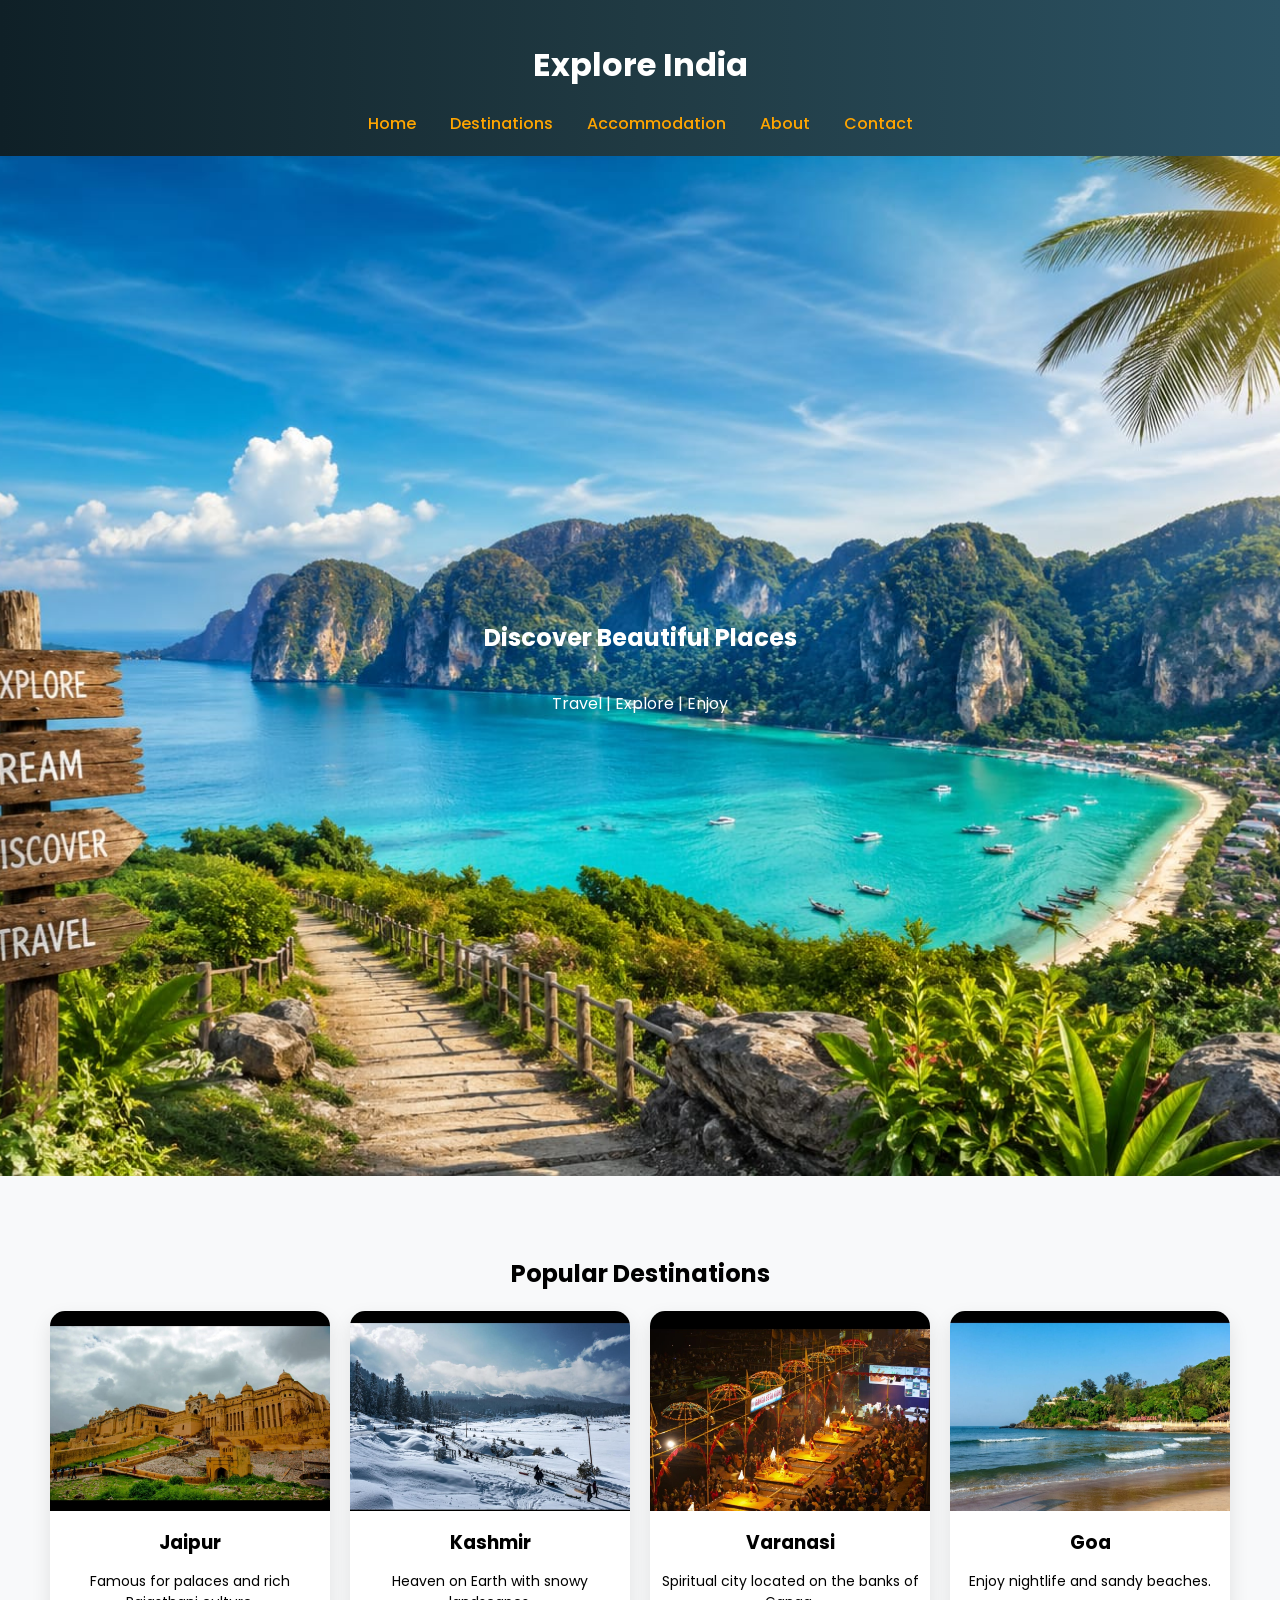
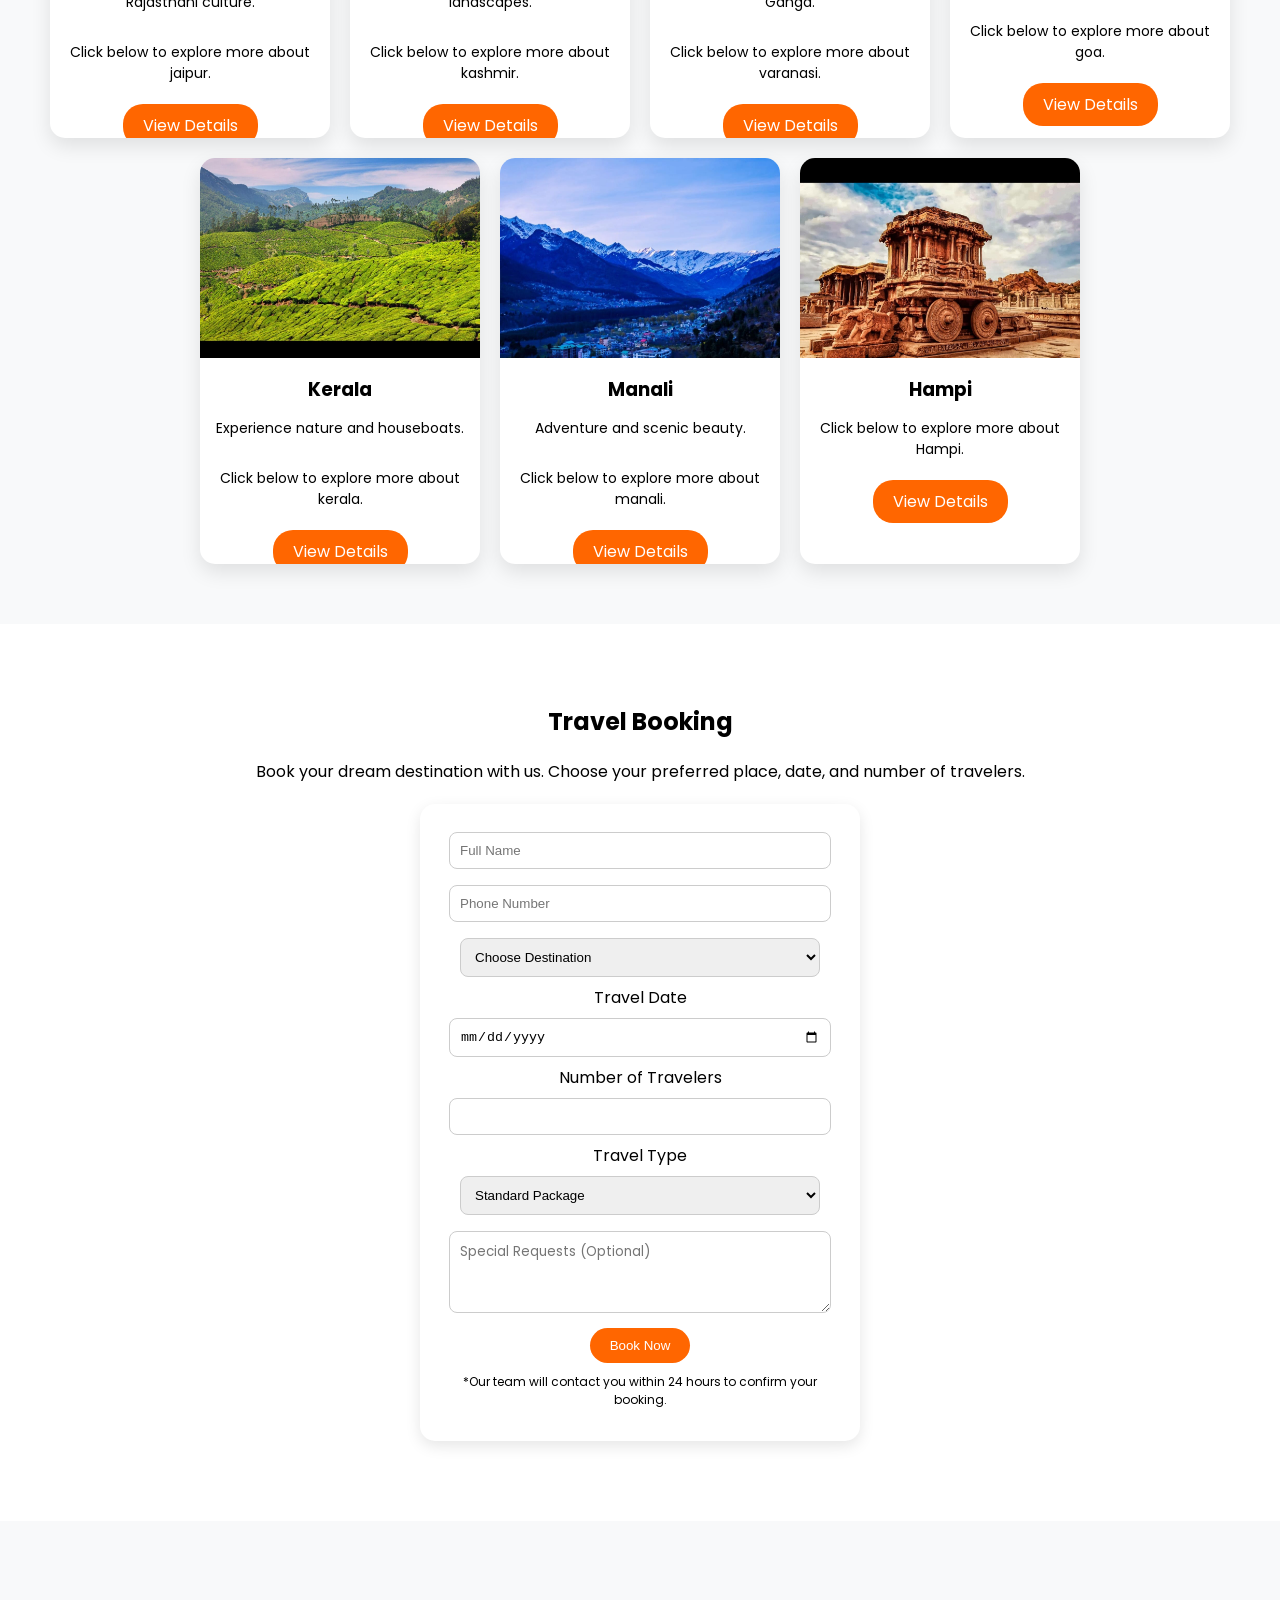
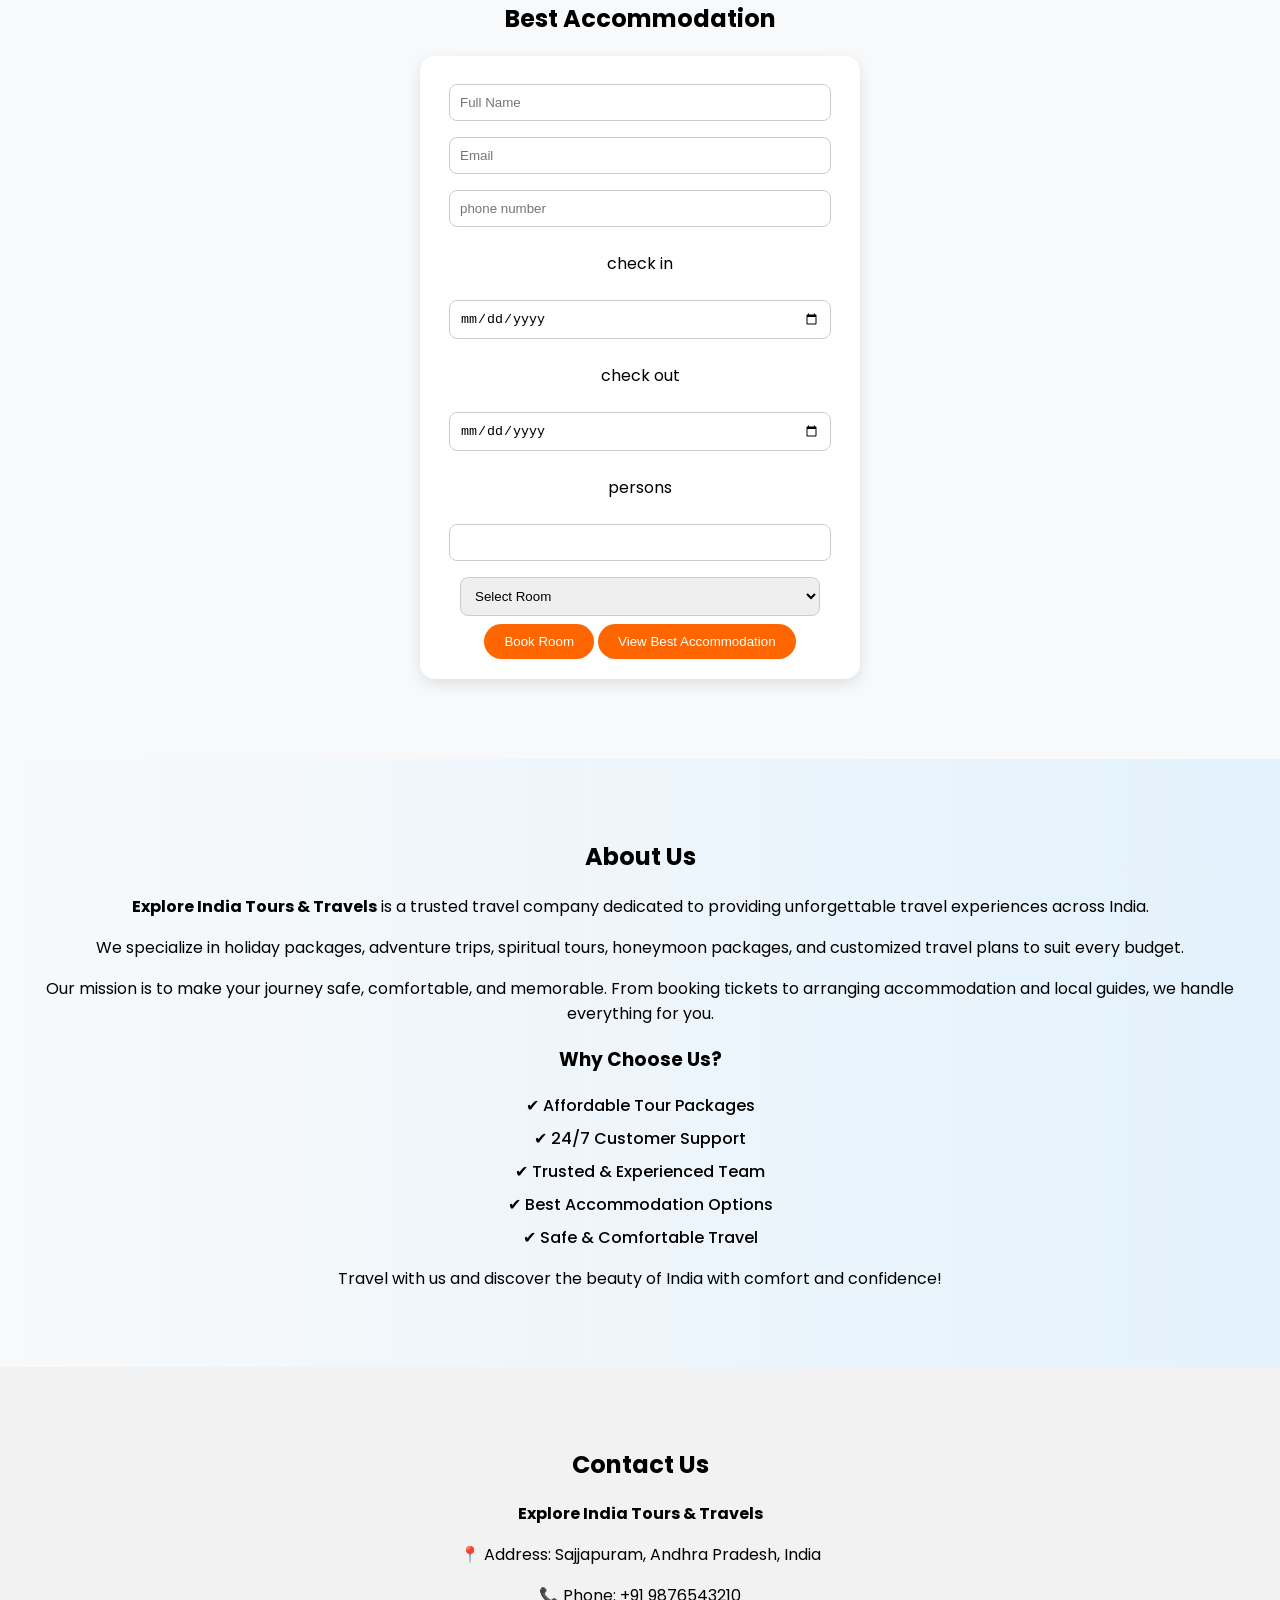
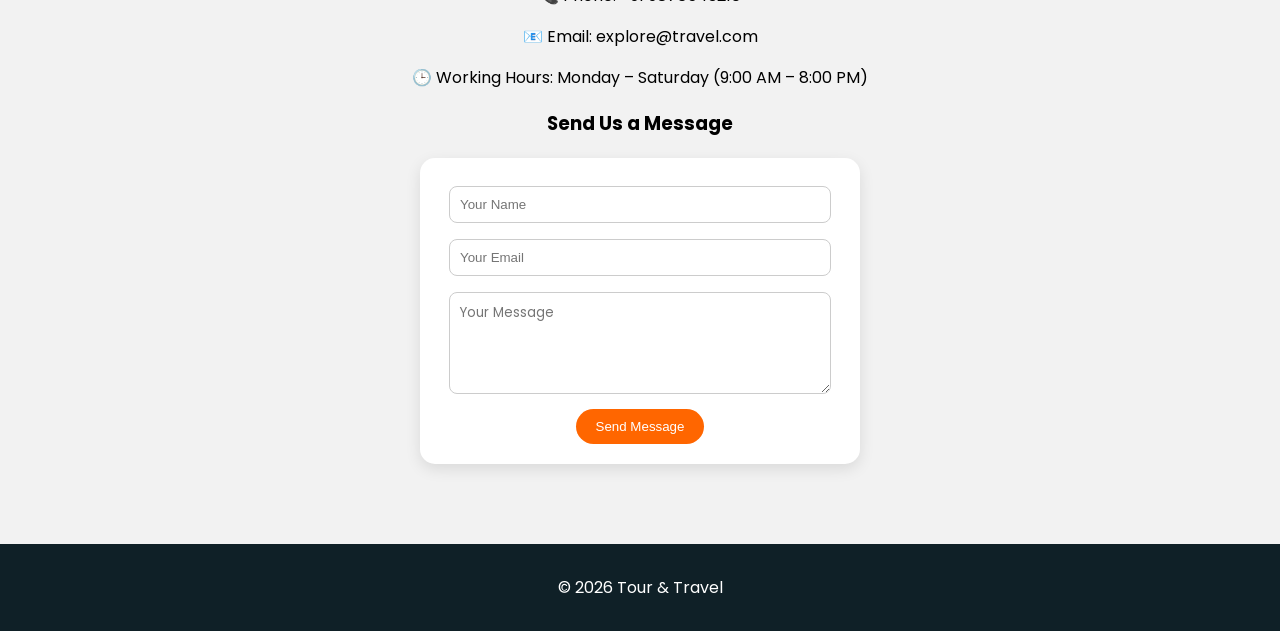
==== index.html @ 16b7b4cb "firstcommit" ====
<!DOCTYPE html>
<html lang="en">
<head>
    <meta charset="UTF-8">
    <title>Explore India - Tour & Travel</title>
    <link rel="stylesheet" href="style.css">
</head>
<body>

<header>
    <h1>Explore India</h1>
    <nav>
        <a href="#">Home</a>
        <a href="#places">Destinations</a>
        <a href="#accommodation">Accommodation</a>
        <a href="#about">About</a>
        <a href="#contact">Contact</a>
    </nav>
</header>

<section class="hero">
    <h2>Discover Beautiful Places</h2>
    <p>Travel | Explore | Enjoy</p>
</section>

<!-- PLACES -->
<section id="places">
    <h2>Popular Destinations</h2>

    <div class="places-container">

        <div class="card">
            <img src="assets\jaipur.jpg">
            <h3>Jaipur</h3>
            <p>Famous for palaces and rich Rajasthani culture.</p>
            <p>Click below to explore more about jaipur.</p>
            <a href="jaipur.html" class="btn">View Details</a>
        </div>

        <div class="card">
            <img src="assets\kashmir.jpg">
            <h3>Kashmir</h3>
            <p>Heaven on Earth with snowy landscapes.</p>
            <p>Click below to explore more about kashmir.</p>
            <a href="kashmir.html" class="btn">View Details</a>
        </div>

        <div class="card">
            <img src="assets\Varanasi.jpg">
            <h3>Varanasi</h3>
            <p>Spiritual city located on the banks of Ganga.</p>
            <p>Click below to explore more about varanasi.</p>
            <a href="varanasi.html" class="btn">View Details</a>
        </div>

        <div class="card">
            <img src="assets\goa.jpg">
            <h3>Goa</h3>
            <p>Enjoy nightlife and sandy beaches.</p>
            <p>Click below to explore more about goa.</p>
            <a href="goa.html" class="btn">View Details</a>
        </div>

        <div class="card">
            <img src="assets\kerala.jpg">
            <h3>Kerala</h3>
            <p>Experience nature and houseboats.</p>
            <p>Click below to explore more about kerala.</p>
            <a href="kerala.html" class="btn">View Details</a>
        </div>

        <div class="card">
            <img src="assets\manali.jpg">
            <h3>Manali</h3>
            <p>Adventure and scenic beauty.</p>
            <p>Click below to explore more about manali.</p>
            <a href="manali.html" class="btn">View Details</a>
        </div>

        <div class="place-card">
            <img src="assets\hampi.jpg">
            <h3>Hampi</h3>
            <p>Click below to explore more about Hampi.</p>
            <a href="hampi.html" class="btn">View Details</a>
        </div>

    </div>
</section>

<!-- BOOKING FORM -->
<section id="travel-booking">
    <h2>Travel Booking</h2>

    <p>Book your dream destination with us. Choose your preferred place, date, and number of travelers.</p>

    <form id="bookingForm">

        <input type="text" placeholder="Full Name" required><br>

        <input type="tel" placeholder="Phone Number" required><br>

        <select required>
            <option value="">Choose Destination</option>
            <option>Manali – ₹8000</option>
            <option>Goa – ₹7000</option>
            <option>Kerala – ₹9000</option>
            <option>Jaipur – ₹6000</option>
            <option>Hampi – ₹5000</option>
            <option>Kashmir – ₹10000</option>
            <option>Varanasi – ₹4000</option>
        </select><br>

        <label>Travel Date</label><br>
        <input type="date" required><br>

        <label>Number of Travelers</label><br>
        <input type="number" min="1" required><br>

        <label>Travel Type</label><br>
        <select required>
            <option>Standard Package</option>
            <option>Premium Package</option>
            <option>Luxury Package</option>
        </select><br>

        <textarea placeholder="Special Requests (Optional)" rows="3"></textarea><br>

        <button type="submit">Book Now</button>

        <p style="font-size: 12px; margin-top: 10px;">
            *Our team will contact you within 24 hours to confirm your booking.
        </p>

    </form>
</section>
<!-- ACCOMMODATION -->
<section id="accommodation">
    <h2>Best Accommodation</h2>

    <form>
        <input type="text" placeholder="Full Name" required><br>
        <input type="email" placeholder="Email" required><br>
        <input type="number" placeholder="phone number" required><br>
        <p>check in</p>
        <input type="date" required><br>
        <p>check out</p>
        <input type="date" required><br>
        <p>persons</p>
        <input type="number" min="1" required><br>

        <select required>
            <option>Select Room</option>
            <option>Single</option>
            <option>Double</option>
            <option>Luxury</option>
        </select><br>

        <button type="submit">Book Room</button>

        <!-- POPUP BUTTON -->
        <button type="button" onclick="openAccommodationPopup()">
            View Best Accommodation
        </button>
    </form>
</section>

<!-- ABOUT -->
<section id="about">
    <h2>About Us</h2>

    <p><strong>Explore India Tours & Travels</strong> is a trusted travel company dedicated to providing unforgettable travel experiences across India.</p>

    <p>We specialize in holiday packages, adventure trips, spiritual tours, honeymoon packages, and customized travel plans to suit every budget.</p>

    <p>Our mission is to make your journey safe, comfortable, and memorable. From booking tickets to arranging accommodation and local guides, we handle everything for you.</p>

    <h3>Why Choose Us?</h3>

    <ul style="list-style: none; padding: 0;">
        <li>✔ Affordable Tour Packages</li>
        <li>✔ 24/7 Customer Support</li>
        <li>✔ Trusted & Experienced Team</li>
        <li>✔ Best Accommodation Options</li>
        <li>✔ Safe & Comfortable Travel</li>
    </ul>

    <p>Travel with us and discover the beauty of India with comfort and confidence!</p>
</section>

<!-- CONTACT -->
<section id="contact">
    <h2>Contact Us</h2>

    <p><strong>Explore India Tours & Travels</strong></p>
    <p>📍 Address: Sajjapuram, Andhra Pradesh, India</p>
    <p>📞 Phone: +91 9876543210</p>
    <p>📧 Email: explore@travel.com</p>
    <p>🕒 Working Hours: Monday – Saturday (9:00 AM – 8:00 PM)</p>

    <h3>Send Us a Message</h3>

    <form>
        <input type="text" placeholder="Your Name" required><br>
        <input type="email" placeholder="Your Email" required><br>
        <textarea placeholder="Your Message" rows="4" required></textarea><br>
        <button type="submit">Send Message</button>
    </form>
</section>
<footer>
    <p>© 2026 Tour & Travel</p>
</footer>

<!-- BOOKING SUCCESS POPUP -->
<div id="bookingPopup" class="popup">
    <div class="popup-box">
        Booking Successful!
        <br><br>
        <button onclick="closeBookingPopup()">OK</button>
    </div>
</div>

<!-- ACCOMMODATION SUCCESS POPUP -->
<div id="accommodationSuccess"
     style="display:none; position:fixed; top:50%; left:50%; transform:translate(-50%,-50%);
     background:white; padding:20px; border:1px solid black; text-align:center;">

    Accommodation Booked Successfully!
    <br><br>
    <button onclick="document.getElementById('accommodationSuccess').style.display='none'">
        OK
    </button>
</div>

<!-- BEST ACCOMMODATION POPUP -->
<div id="accommodationPopup"
     style="display:none; position:fixed; top:0; left:0; width:100%; height:100%;
     background:rgba(0,0,0,0.6);">

    <div style="background:white; width:300px; padding:20px;
        margin:100px auto; border-radius:10px; text-align:center;">

        <h3>Best Accommodation</h3>
        <p>Taj Hotel – ₹5000</p>
        <p>Green Park – ₹3500</p>
        <p>Royal Stay – ₹2800</p>

        <button onclick="closeAccommodationPopup()">Close</button>
    </div>
</div>

<!-- SCRIPT -->
<script>

// Booking popup
document.getElementById("bookingForm").addEventListener("submit", function(e){
    e.preventDefault();
    document.getElementById("bookingPopup").style.display = "block";
});

function closeBookingPopup(){
    document.getElementById("bookingPopup").style.display = "none";
}

// Accommodation booking popup
document.querySelector("#accommodation form").addEventListener("submit", function(e){
    e.preventDefault();
    document.getElementById("accommodationSuccess").style.display = "block";
});

// Best accommodation popup
function openAccommodationPopup(){
    document.getElementById("accommodationPopup").style.display = "block";
}

function closeAccommodationPopup(){
    document.getElementById("accommodationPopup").style.display = "none";
}

</script>

</body>
</html>
---- style.css ----
@import url('https://fonts.googleapis.com/css2?family=Poppins:wght@300;500;700&display=swap');

body {
    margin: 0;
    font-family: 'Poppins', sans-serif;
    text-align: center;
    background-color: #f8f9fa;
}

/* HEADER */
header {
    background: linear-gradient(to right, #0f2027, #203a43, #2c5364);
    color: white;
    padding: 20px;
}

nav a {
    color: orange;
    margin: 0 15px;
    text-decoration: none;
    font-weight: 500;
}

nav a:hover {
    color: yellow;
}

/* HERO */
.hero {
    height: 100vh;
    background: url("assets/backgroundimage.jpg") center/cover no-repeat;
    display: flex;
    flex-direction: column;
    justify-content: center;
    align-items: center;
    color: white;
}

/* BUTTONS */
button, .btn {
    padding: 10px 20px;
    background: #ff6600;
    color: white;
    border: none;
    border-radius: 20px;
    cursor: pointer;
    text-decoration: none;
}

button:hover, .btn:hover {
    background: #e65c00;
}
#contact textarea {
    width: 90%;
    padding: 10px;
    margin: 8px 0;
    border-radius: 8px;
    border: 1px solid #ccc;
    font-family: 'Poppins', sans-serif;
}

/* SECTIONS */
section {
    padding: 60px 20px;
}

#about, #contact {
    background: #f2f2f2;
}

/* PLACES SECTION */
.places-container {
    display: flex;
    flex-wrap: wrap;
    justify-content: center;
    gap: 20px;
}

/* UNIFIED CARD STYLE */
.card, .place-card {
    width: 280px;
    background: white;
    border-radius: 15px;
    overflow: hidden;
    box-shadow: 0 8px 20px rgba(0,0,0,0.1);
    transition: 0.3s;
}

.card:hover, .place-card:hover {
    transform: translateY(-10px);
}

.card img, .place-card img {
    width: 100%;
    height: 200px;
    object-fit: cover;
}

.card h3, .place-card h3 {
    margin: 10px 0 5px;
}

.card p, .place-card p {
    padding: 0 10px 15px;
    font-size: 14px;
}

/* FORMS */
form {
    max-width: 400px;
    margin: 20px auto;
    background: white;
    padding: 20px;
    border-radius: 15px;
    box-shadow: 0 5px 15px rgba(0,0,0,0.1);
}

form input, form select {
    width: 90%;
    padding: 10px;
    margin: 8px 0;
    border-radius: 8px;
    border: 1px solid #ccc;
}

/* FOOTER */
footer {
    background: #0f2027;
    color: white;
    padding: 15px;
}

/* POPUP BACKGROUND */
.popup {
    display: none;
    position: fixed;
    z-index: 1000;
    left: 0;
    top: 0;
    width: 100%;
    height: 100%;
    background-color: rgba(0, 0, 0, 0.6);
    justify-content: center;
    align-items: center;
}

/* POPUP BOX */
.popup-box {
    background: #fff;
    padding: 25px;
    border-radius: 10px;
    text-align: center;
    width: 300px;
}
#about {
    background: linear-gradient(to right, #f8f9fa, #e3f2fd);
}

#about ul li {
    margin: 8px 0;
    font-weight: 500;
}
#travel-booking {
    background: #ffffff;
}

#travel-booking textarea {
    width: 90%;
    padding: 10px;
    margin: 8px 0;
    border-radius: 8px;
    border: 1px solid #ccc;
    font-family: 'Poppins', sans-serif;
}
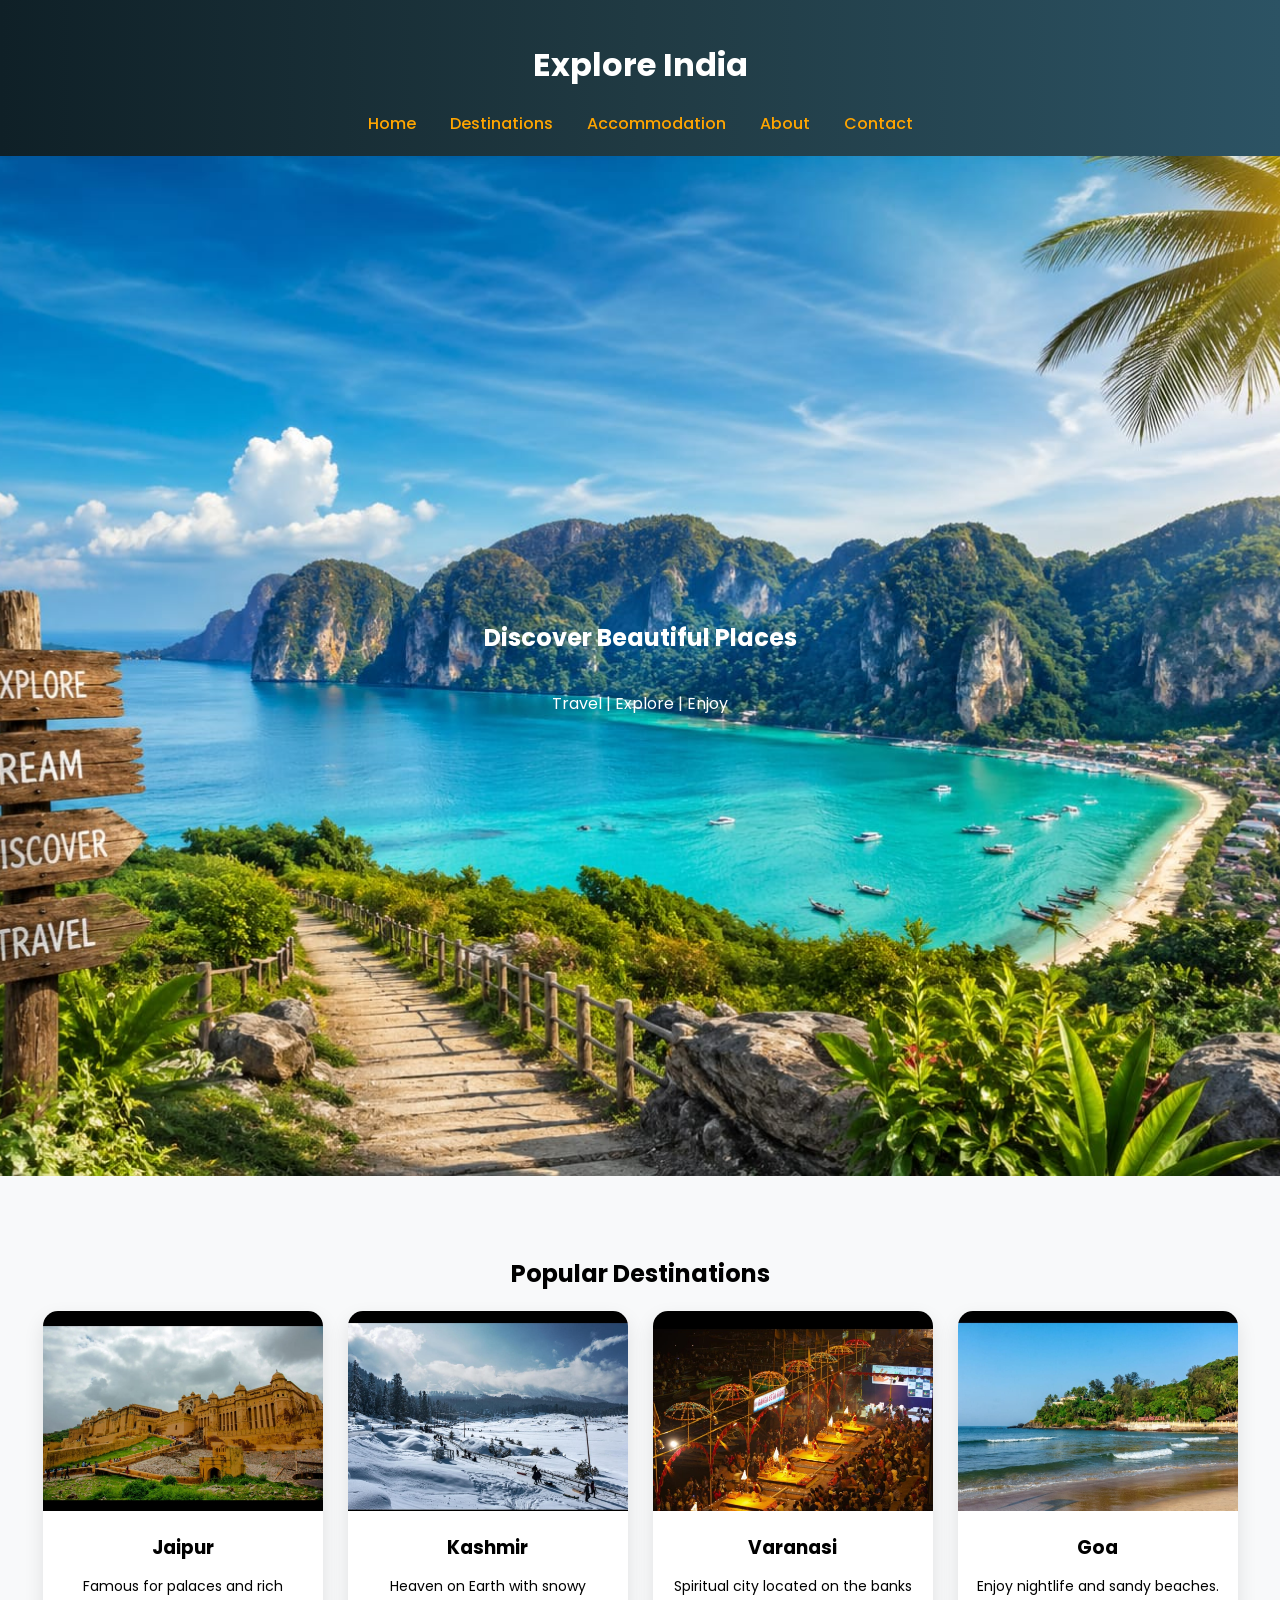
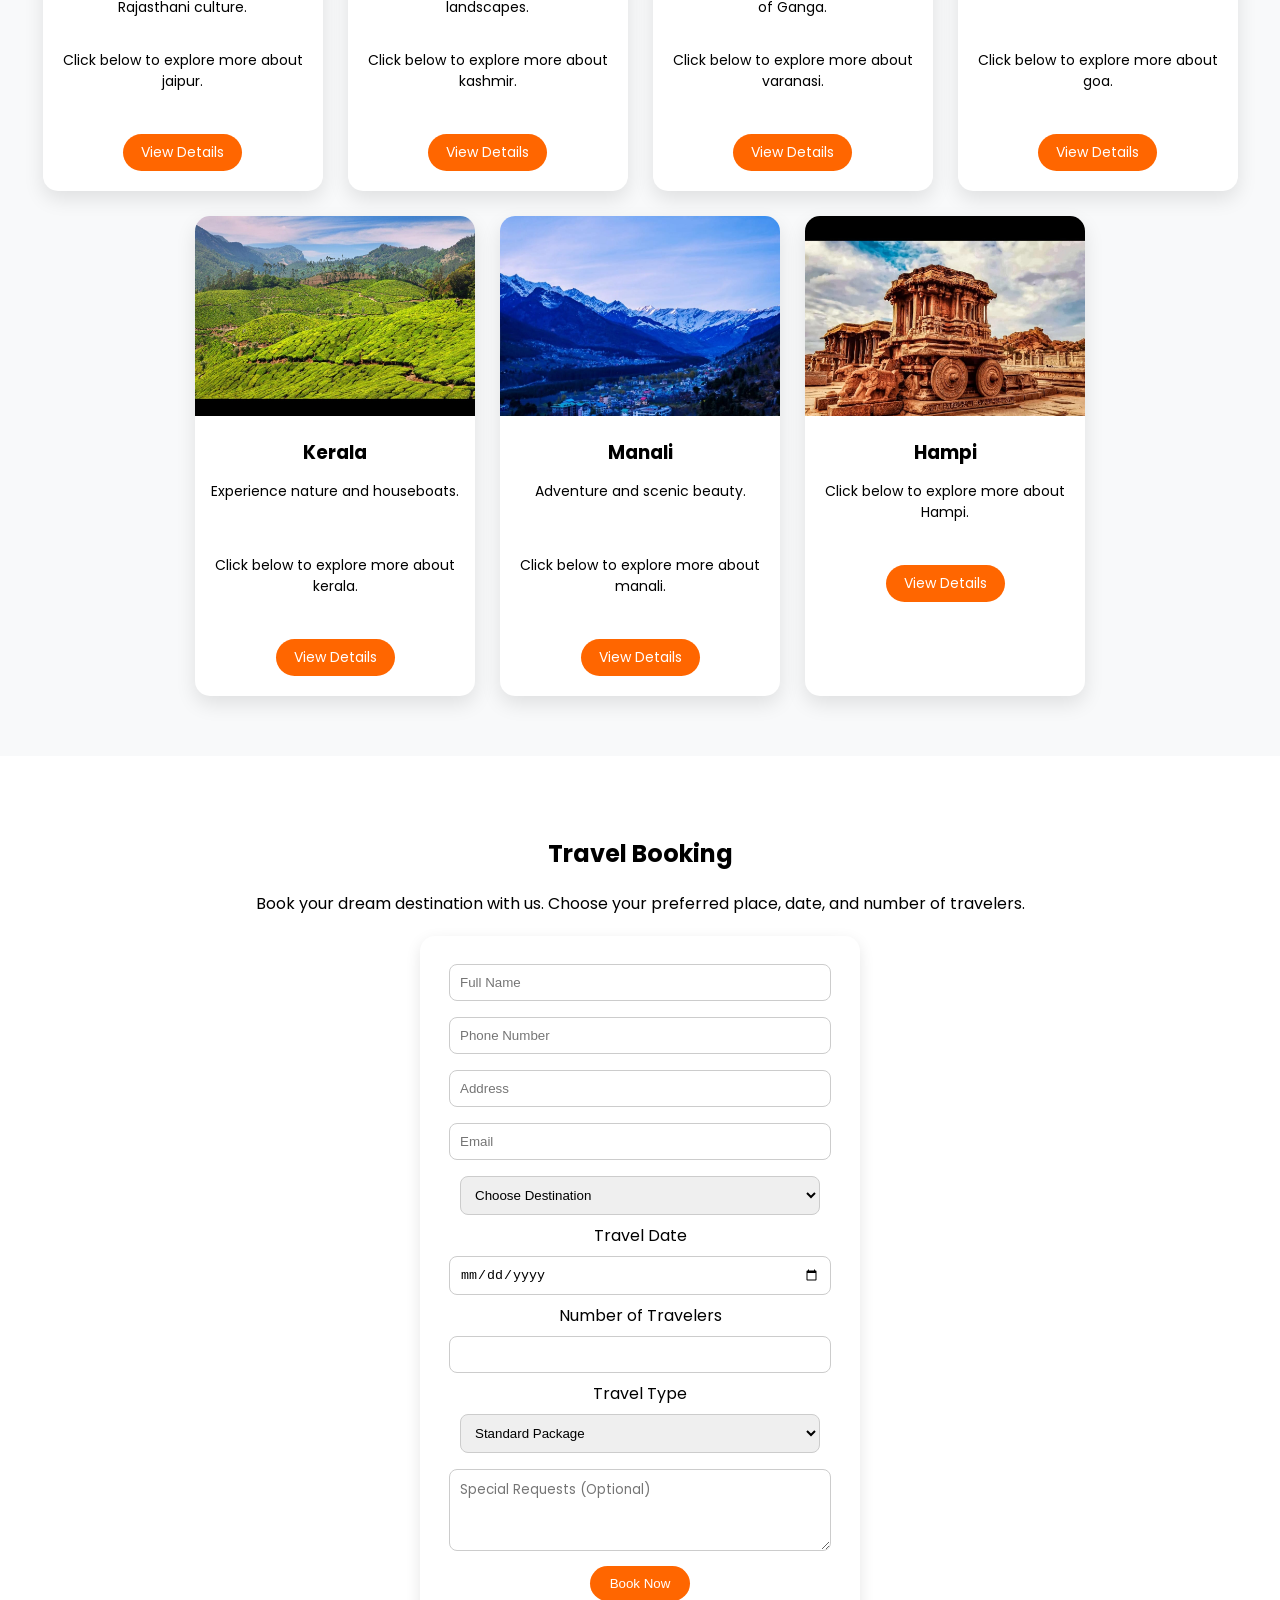
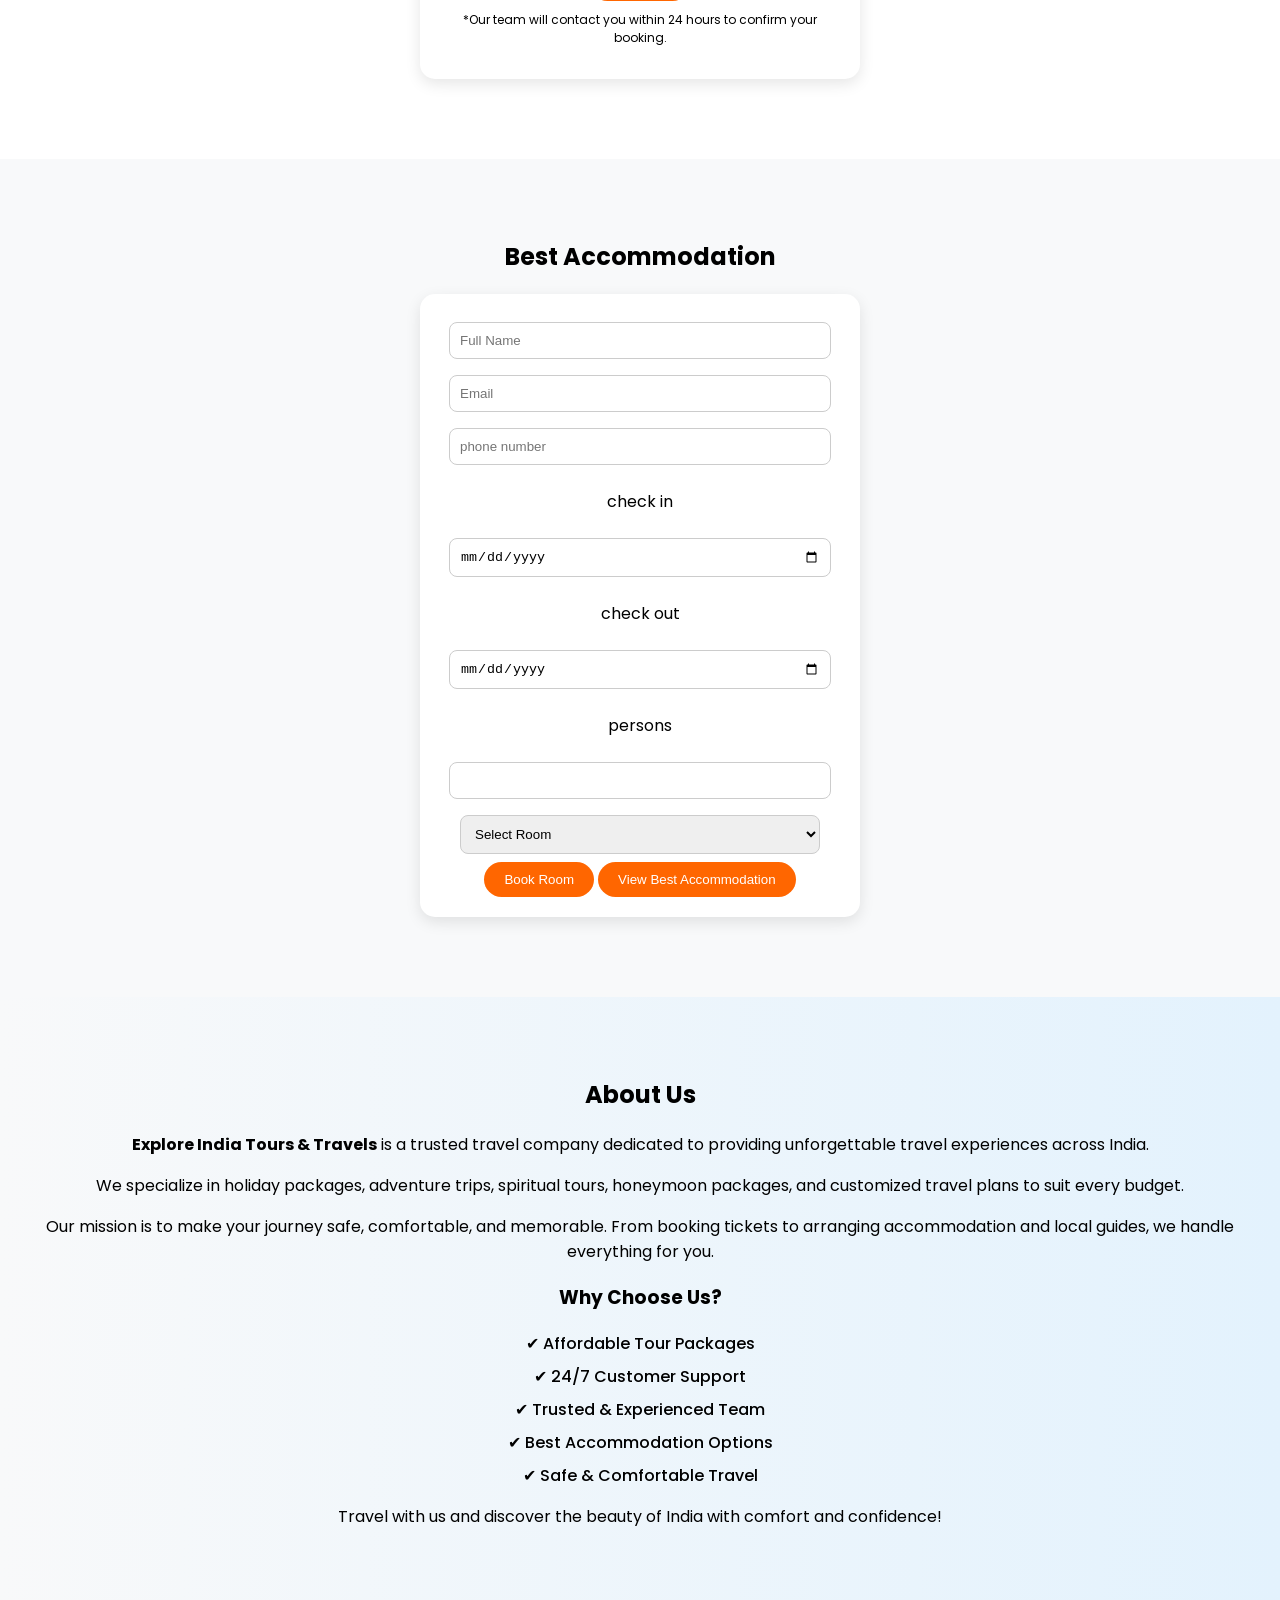
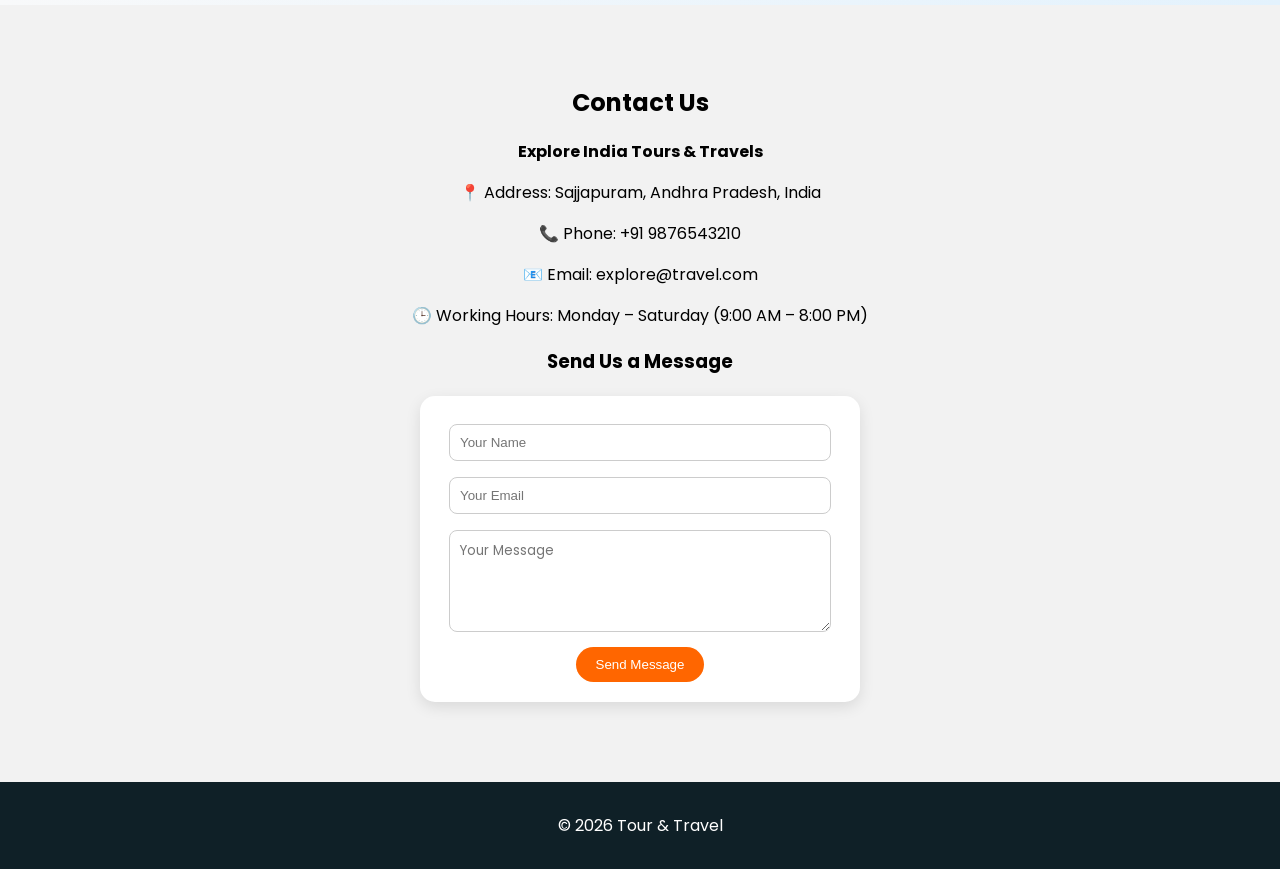
==== commit a9d297d7: "change view details,change information in places" ====
--- a/index.html
+++ b/index.html
@@ -2,7 +2,7 @@
 <html lang="en">
 <head>
     <meta charset="UTF-8">
-    <title>Explore India - Tour & Travel</title>
+    <title>increadible - Tour & Travel</title>
     <link rel="stylesheet" href="style.css">
 </head>
 <body>
@@ -99,6 +99,10 @@
 
         <input type="tel" placeholder="Phone Number" required><br>
 
+        <input type="tel" placeholder="Address" required><br>
+
+        <input type="tel" placeholder="Email" required><br>
+
         <select required>
             <option value="">Choose Destination</option>
             <option>Manali – ₹8000</option>
--- a/style.css
+++ b/style.css
@@ -76,7 +76,15 @@
     gap: 20px;
 }
 
-/* UNIFIED CARD STYLE */
+/* PLACES SECTION */
+.places-container {
+    display: flex;
+    flex-wrap: wrap;
+    justify-content: center;
+    gap: 25px;
+}
+
+/* CARD STYLE */
 .card, .place-card {
     width: 280px;
     background: white;
@@ -84,27 +92,50 @@
     overflow: hidden;
     box-shadow: 0 8px 20px rgba(0,0,0,0.1);
     transition: 0.3s;
+    text-align: center;
+    padding-bottom: 20px;
 }
 
 .card:hover, .place-card:hover {
     transform: translateY(-10px);
 }
 
+/* CARD IMAGE */
 .card img, .place-card img {
     width: 100%;
     height: 200px;
     object-fit: cover;
 }
 
+/* CARD TEXT */
 .card h3, .place-card h3 {
-    margin: 10px 0 5px;
+    margin: 15px 0 5px;
 }
 
 .card p, .place-card p {
-    padding: 0 10px 15px;
+    padding: 0 15px;
     font-size: 14px;
-}
-
+    min-height: 60px;
+}
+
+/* VIEW DETAILS BUTTON */
+.card a,
+.place-card a {
+    display: inline-block;
+    margin-top: 10px;
+    padding: 8px 18px;
+    background: #ff6600;
+    color: white;
+    border-radius: 20px;
+    text-decoration: none;
+    font-size: 14px;
+    transition: 0.3s;
+}
+
+.card a:hover,
+.place-card a:hover {
+    background: #e65c00;
+}
 /* FORMS */
 form {
     max-width: 400px;
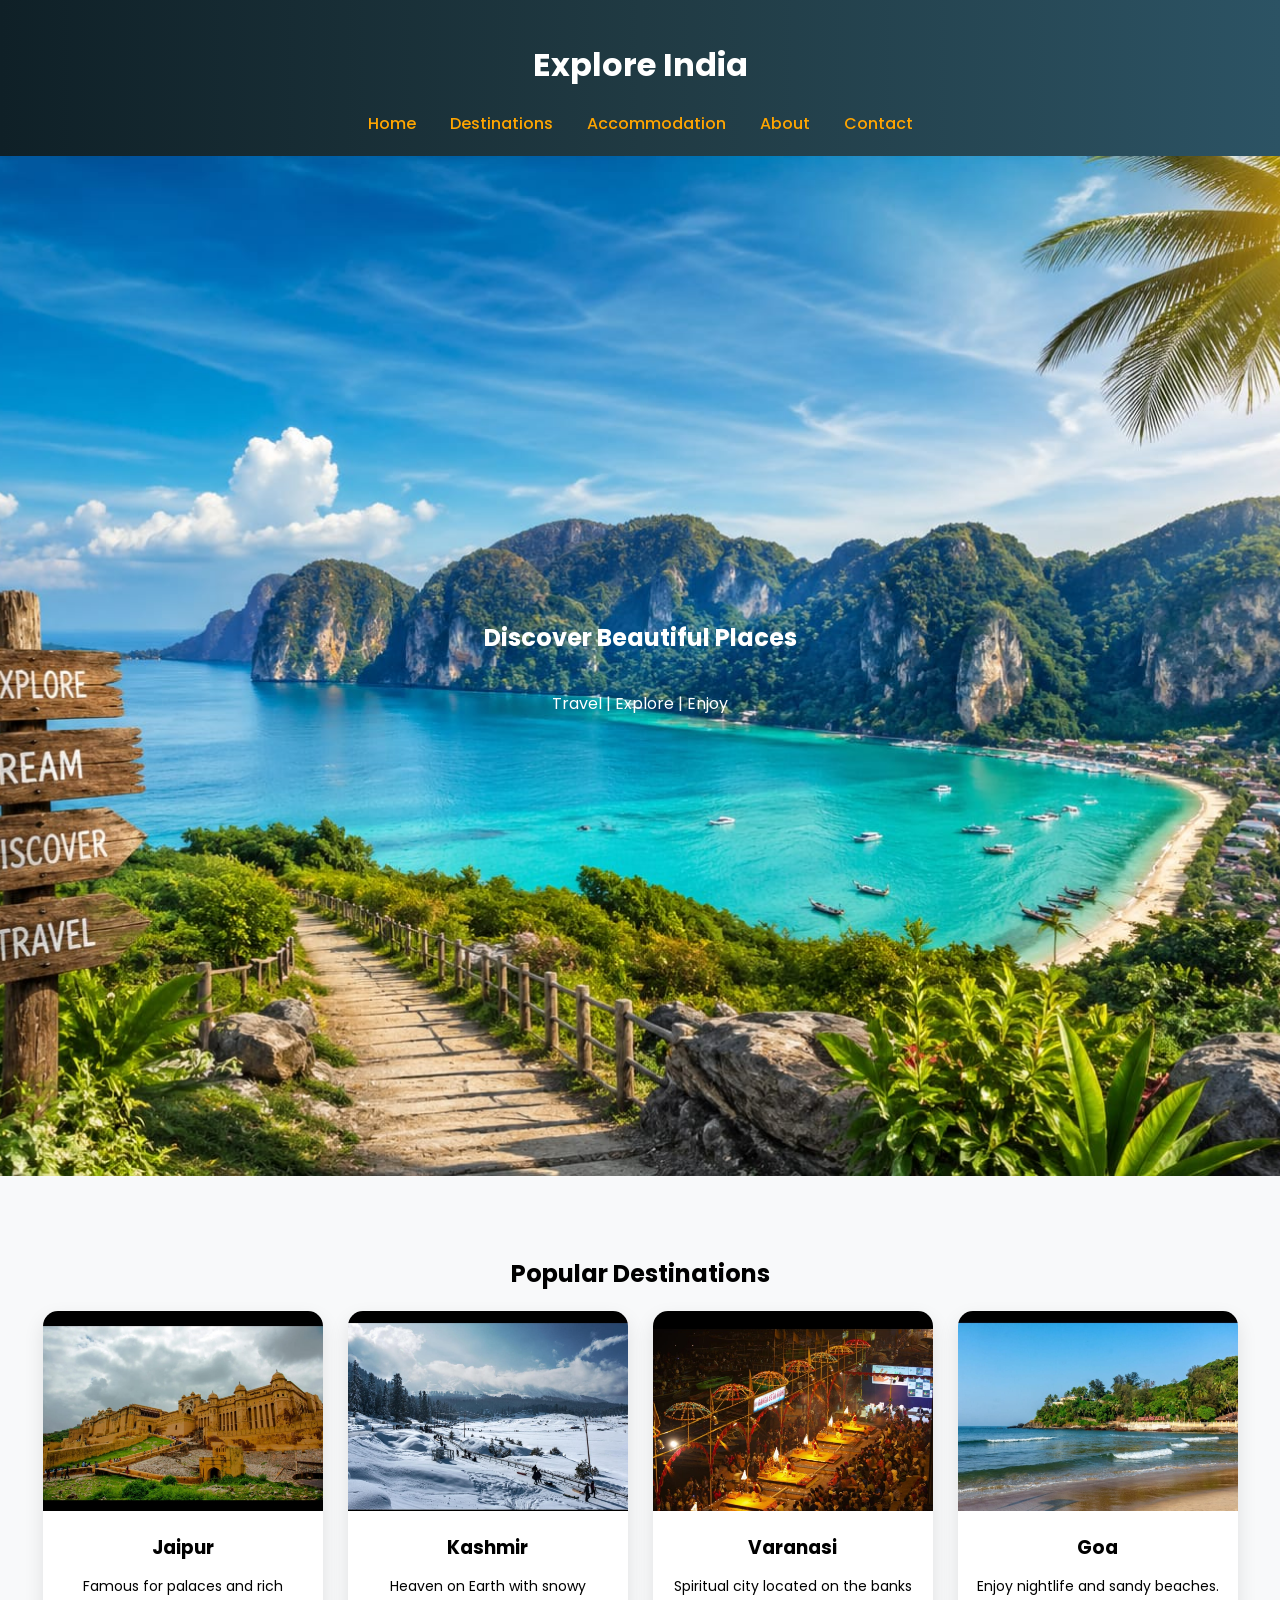
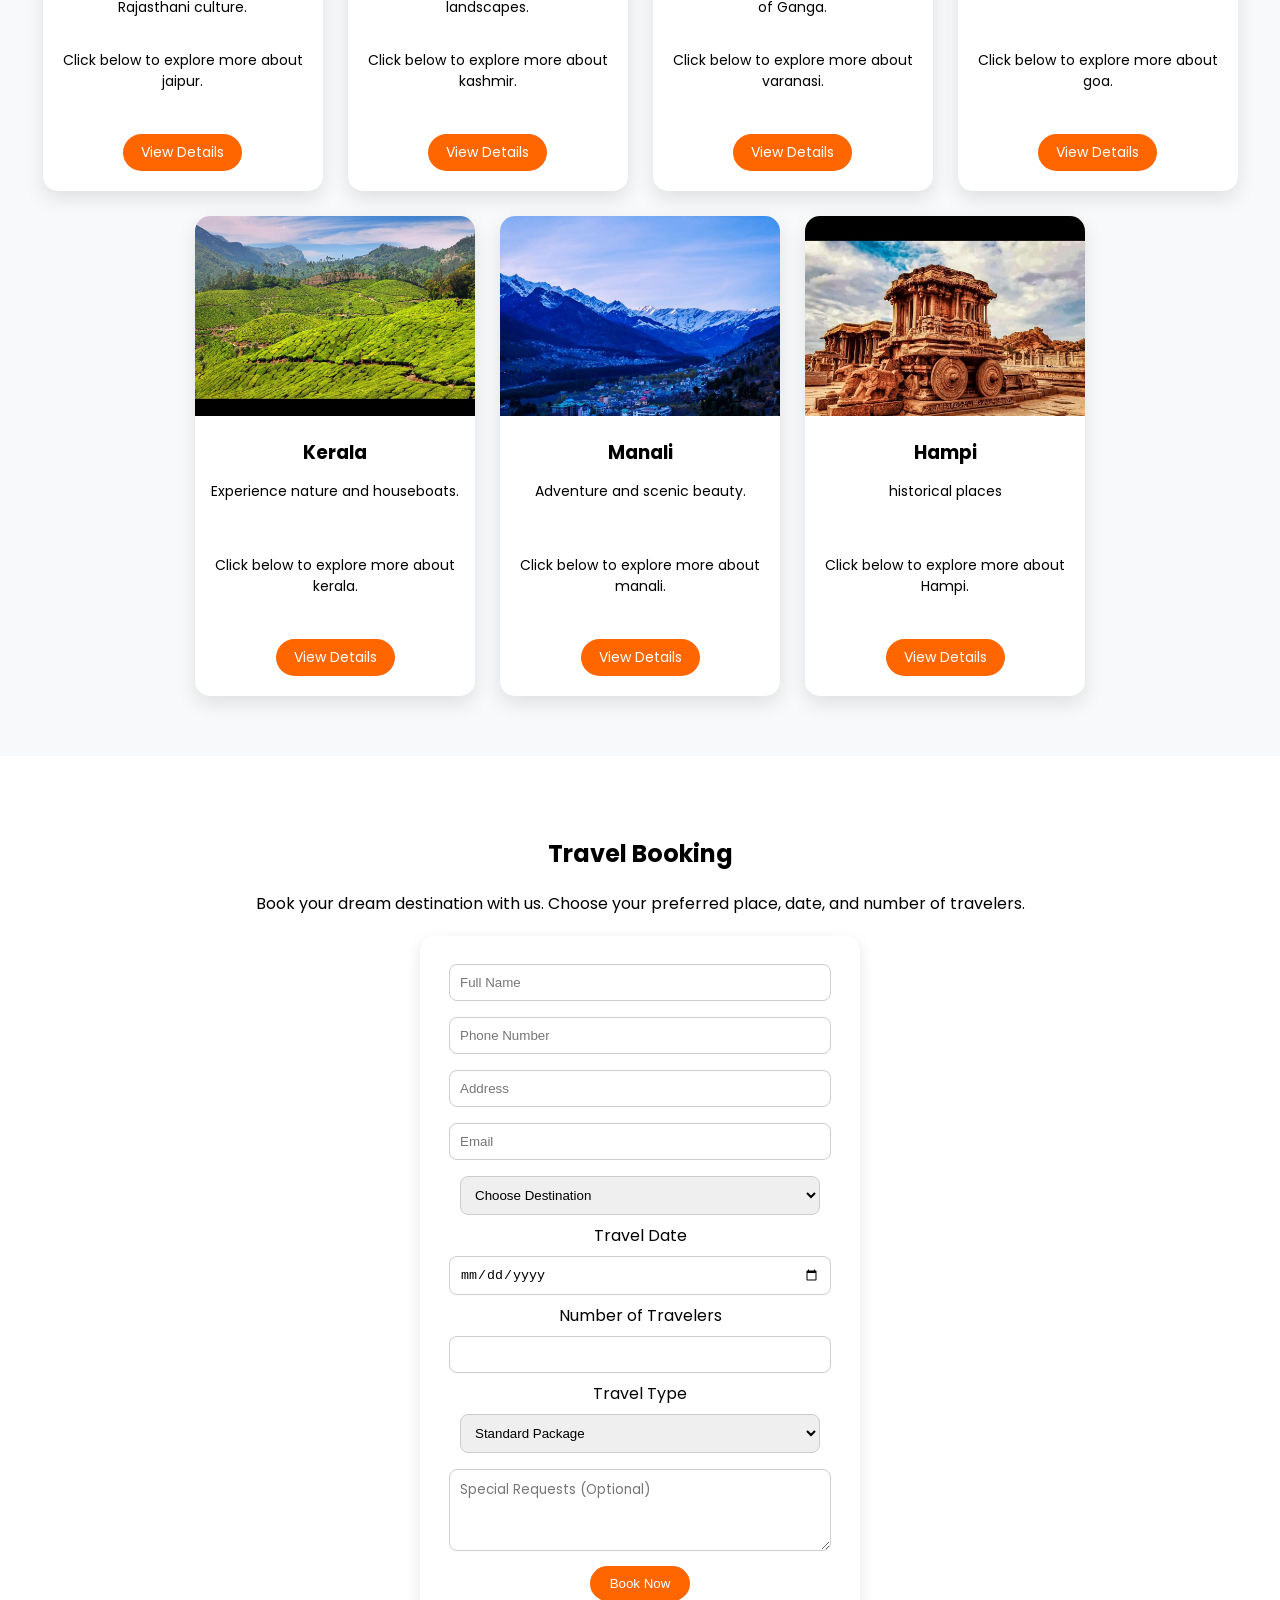
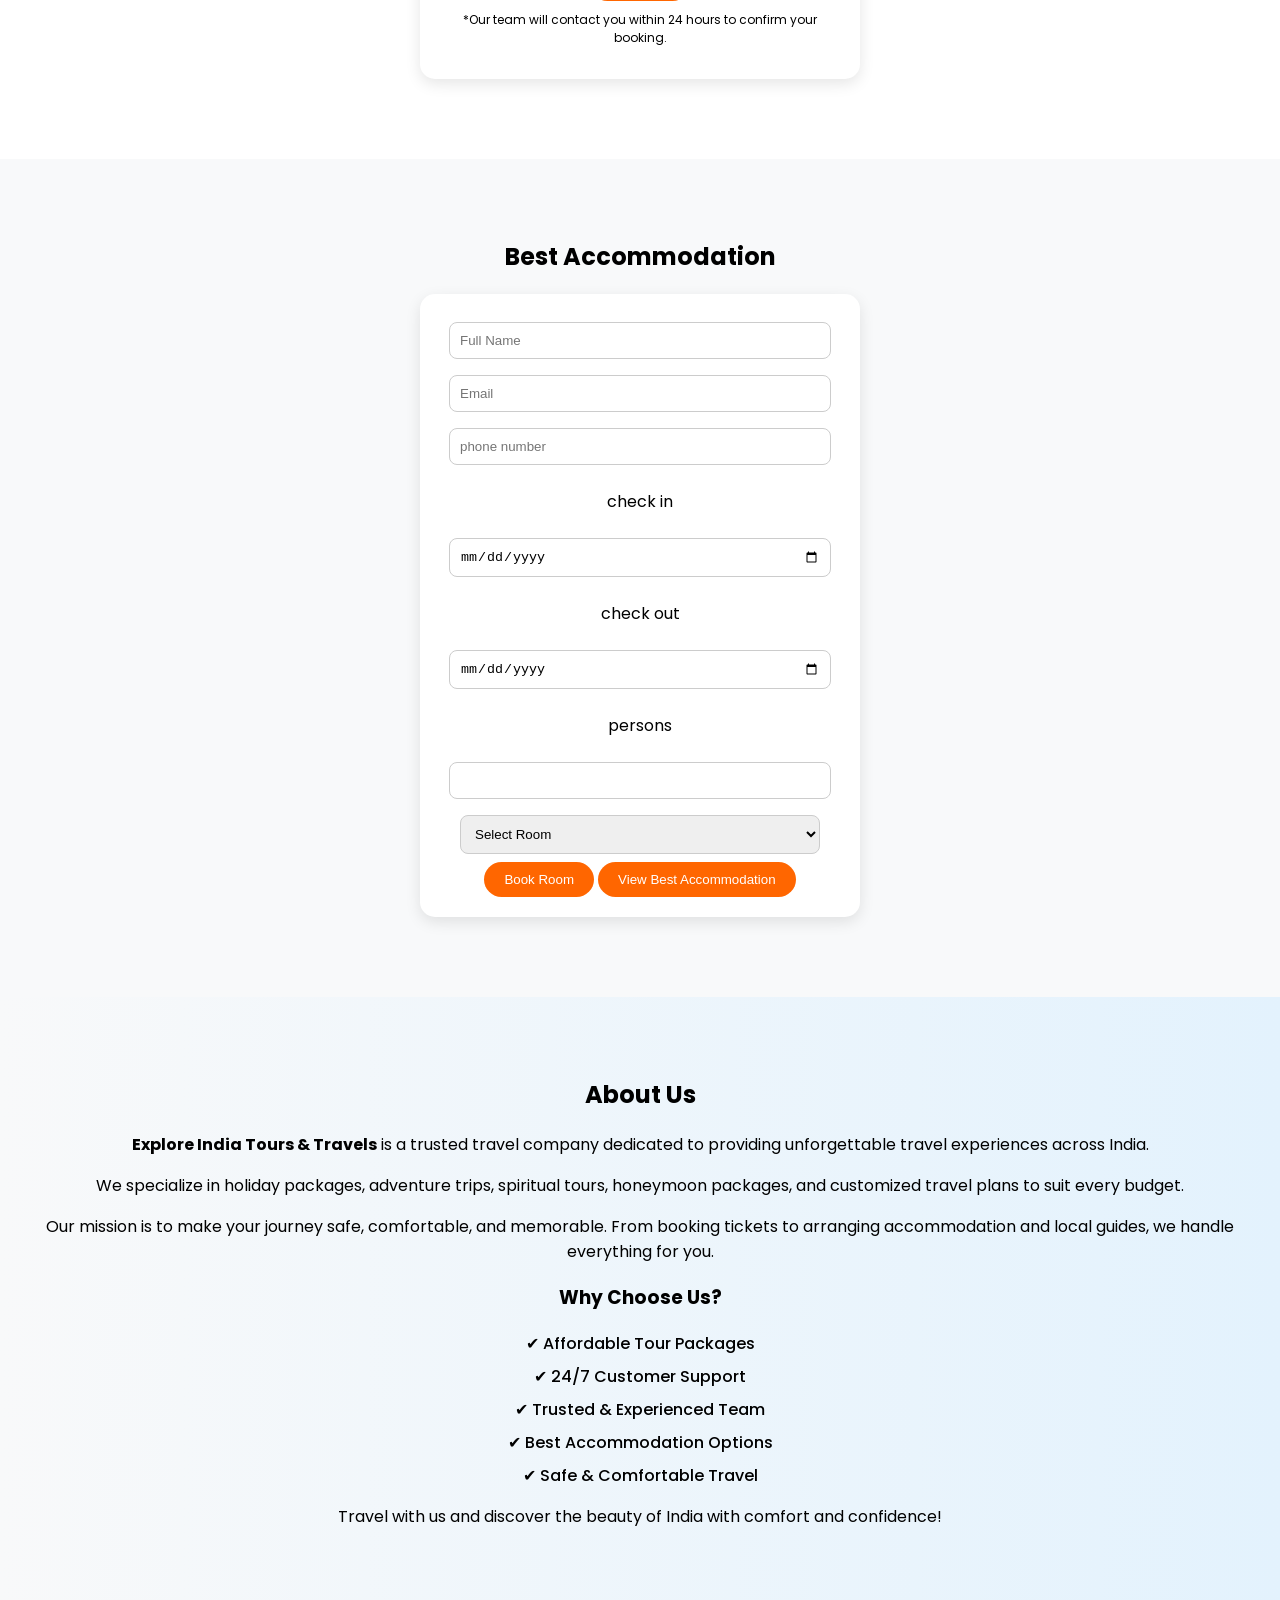
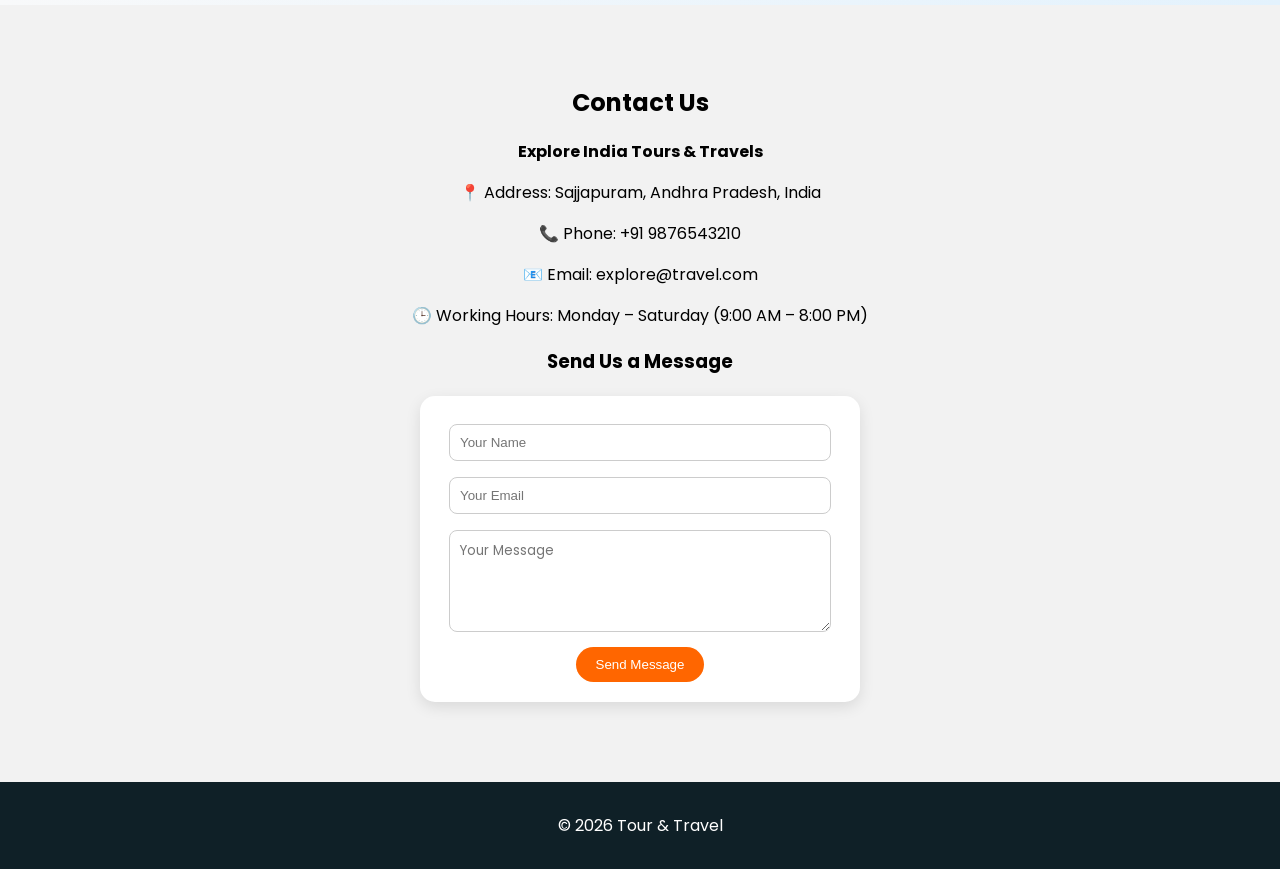
==== commit c225f1ea: "places" ====
--- a/index.html
+++ b/index.html
@@ -80,6 +80,7 @@
         <div class="place-card">
             <img src="assets\hampi.jpg">
             <h3>Hampi</h3>
+            <p>historical places</p>
             <p>Click below to explore more about Hampi.</p>
             <a href="hampi.html" class="btn">View Details</a>
         </div>
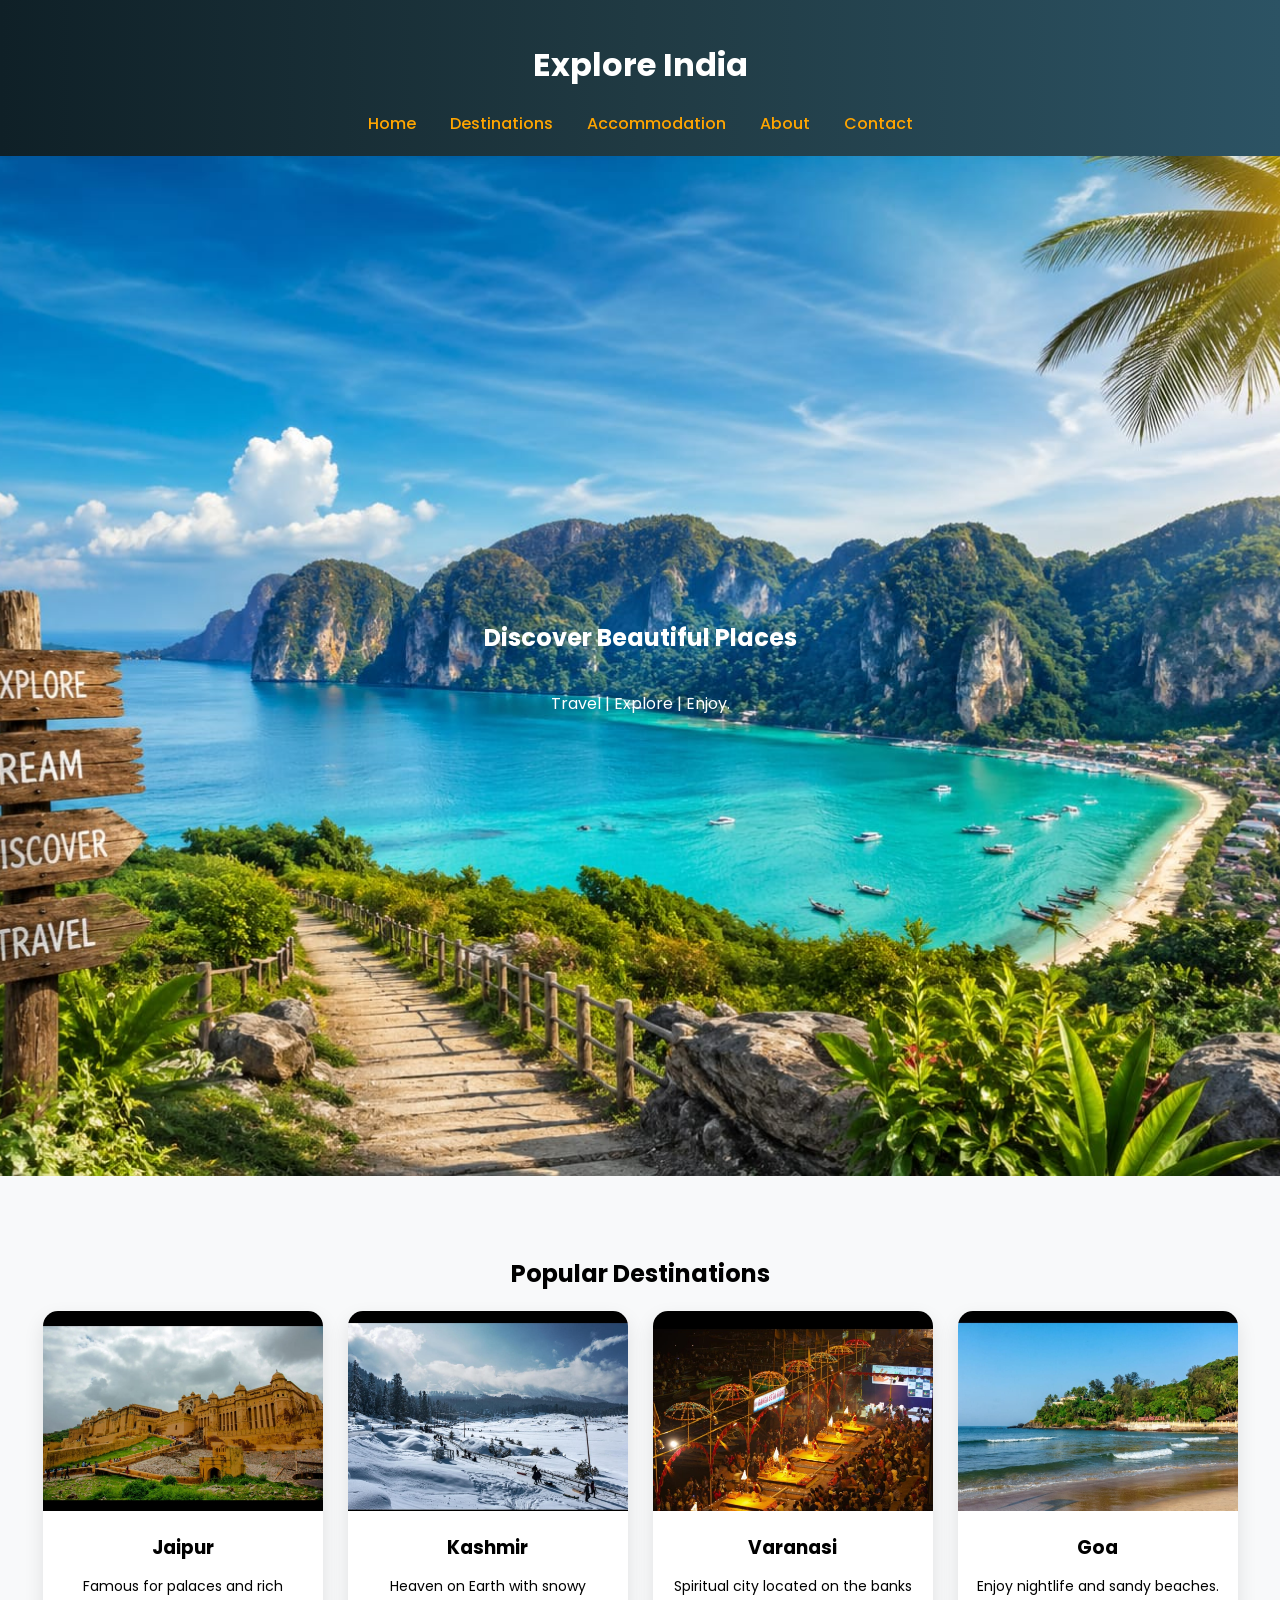
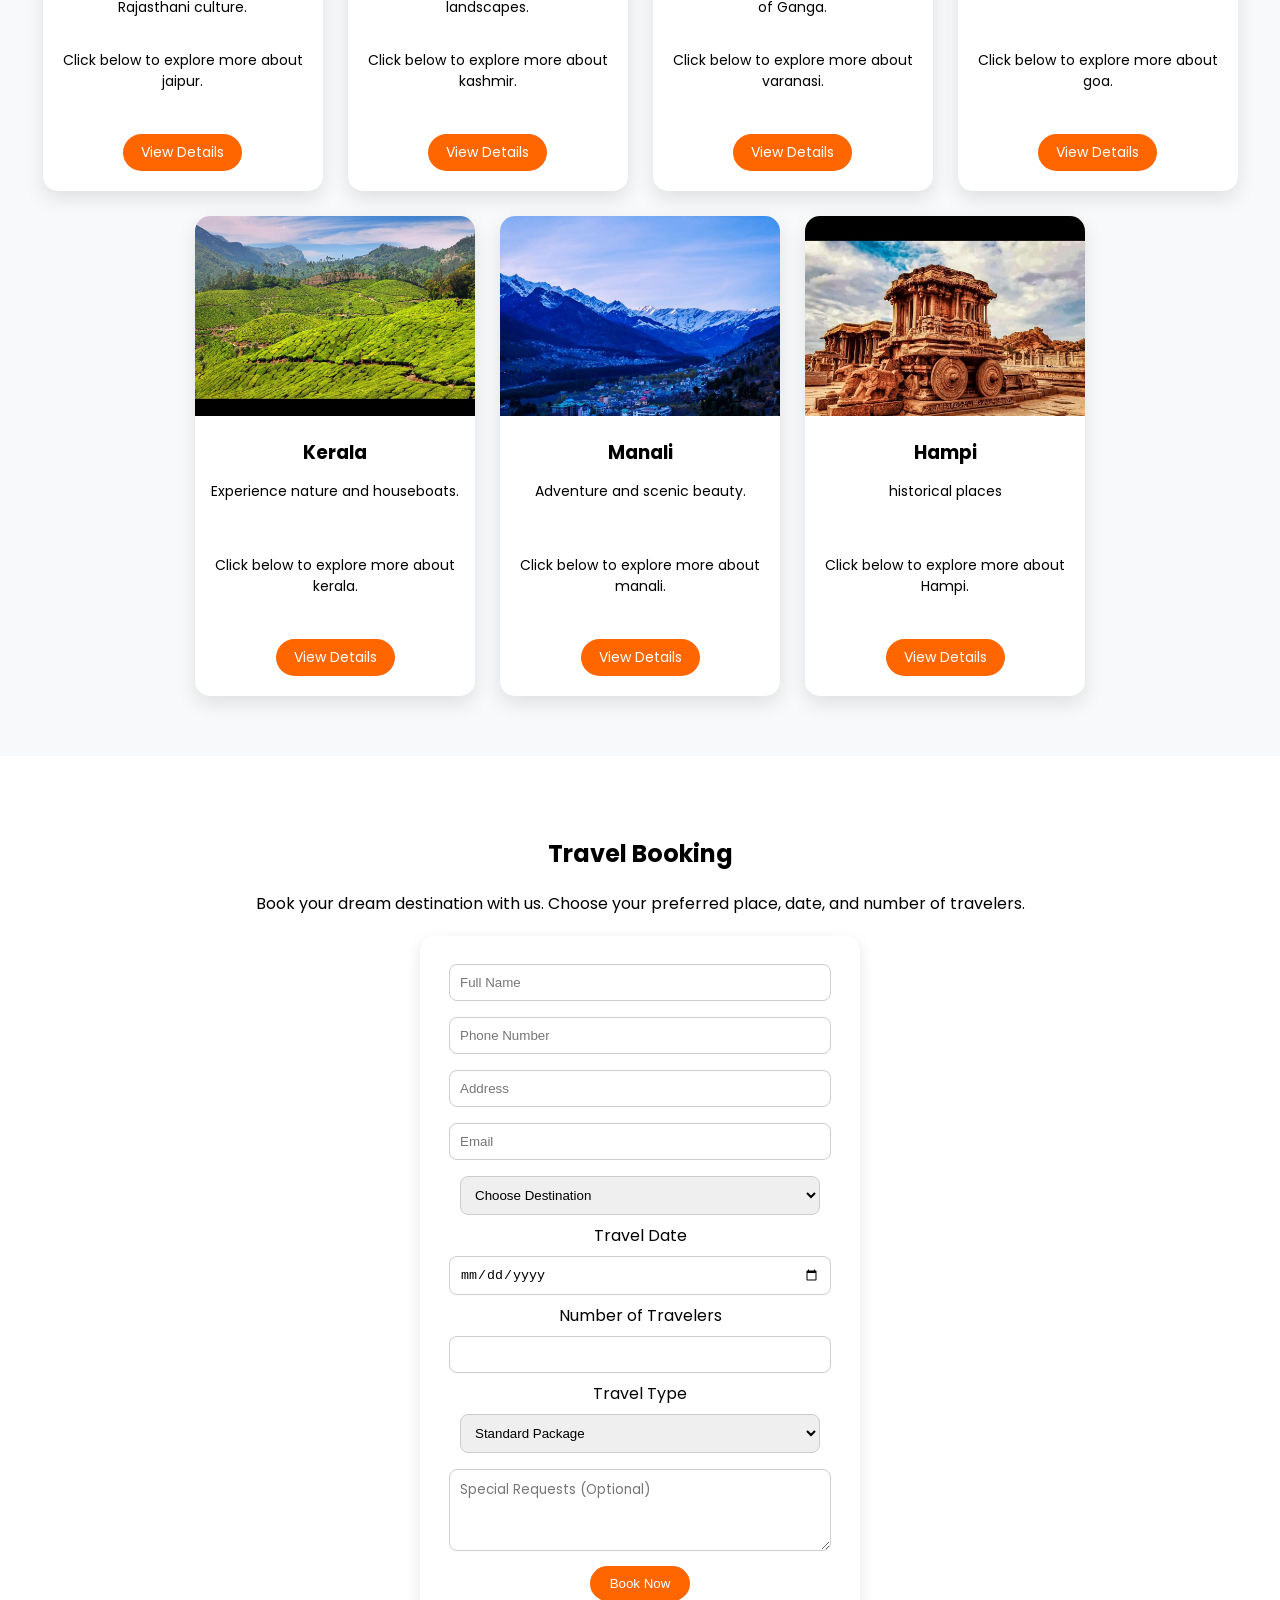
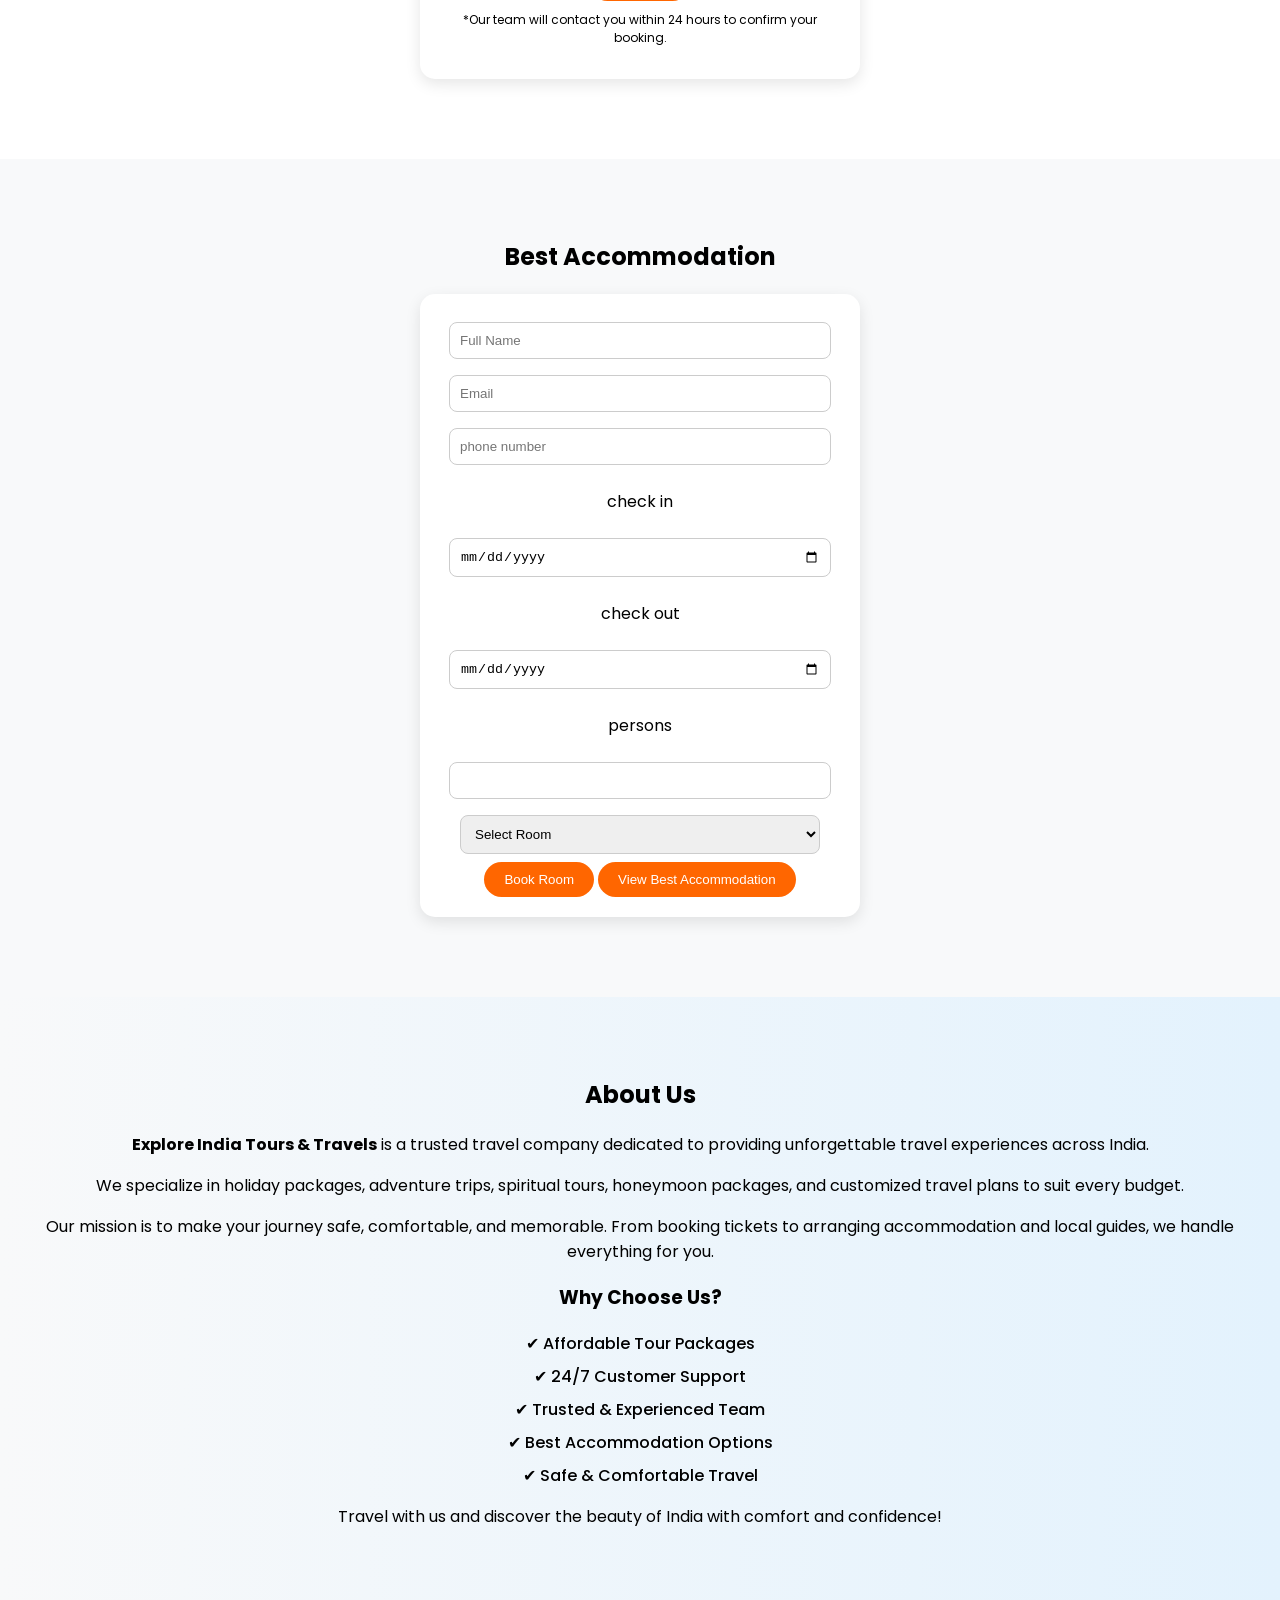
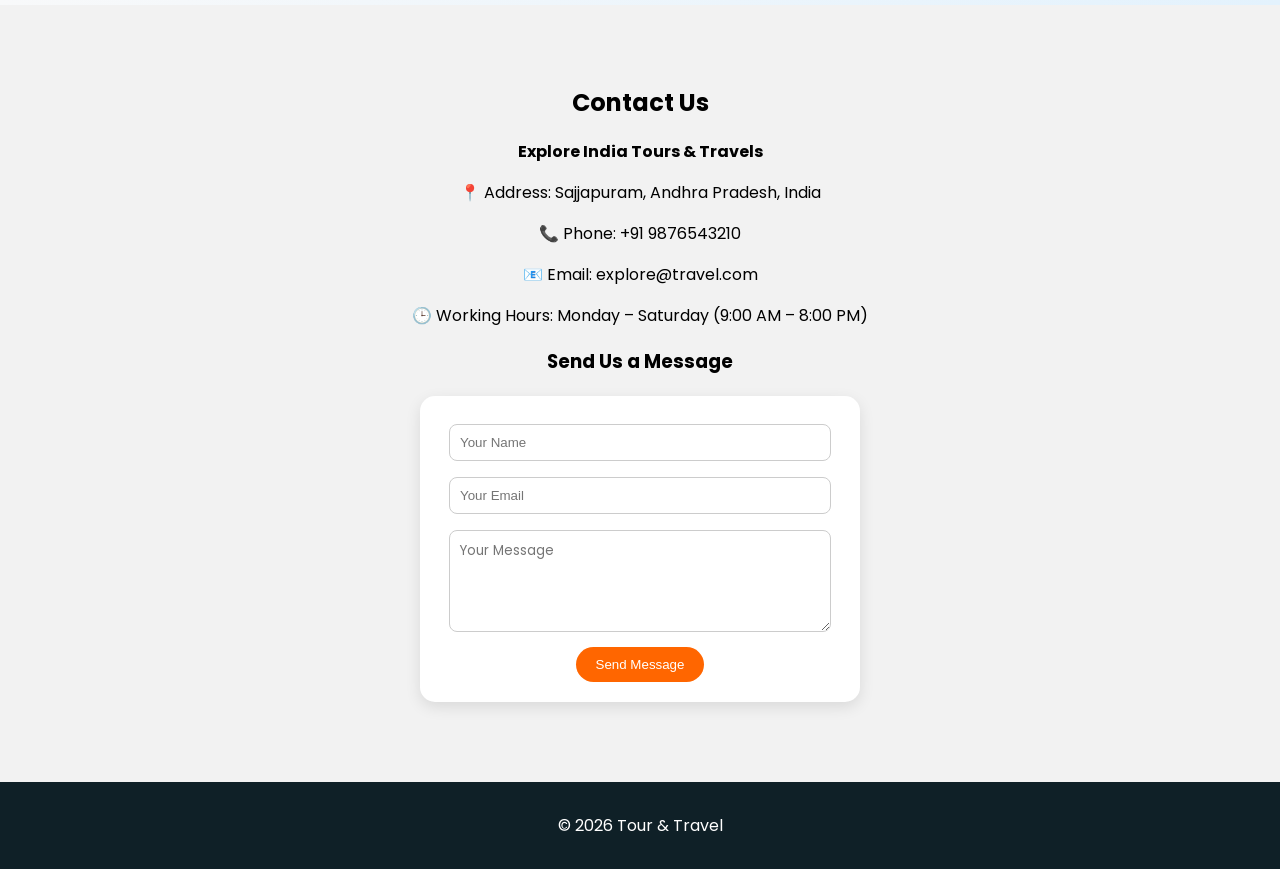
==== commit 21da2995: "testing" ====
--- a/index.html
+++ b/index.html
@@ -20,7 +20,7 @@
 
 <section class="hero">
     <h2>Discover Beautiful Places</h2>
-    <p>Travel | Explore | Enjoy</p>
+    <p>Travel | Explore | Enjoy.</p>
 </section>
 
 <!-- PLACES -->
@@ -98,11 +98,11 @@
 
         <input type="text" placeholder="Full Name" required><br>
 
-        <input type="tel" placeholder="Phone Number" required><br>
-
-        <input type="tel" placeholder="Address" required><br>
-
-        <input type="tel" placeholder="Email" required><br>
+        <input type="text" placeholder="Phone Number" required><br>
+
+        <input type="text" placeholder="Address" required><br>
+
+        <input type="text" placeholder="Email" required><br>
 
         <select required>
             <option value="">Choose Destination</option>
